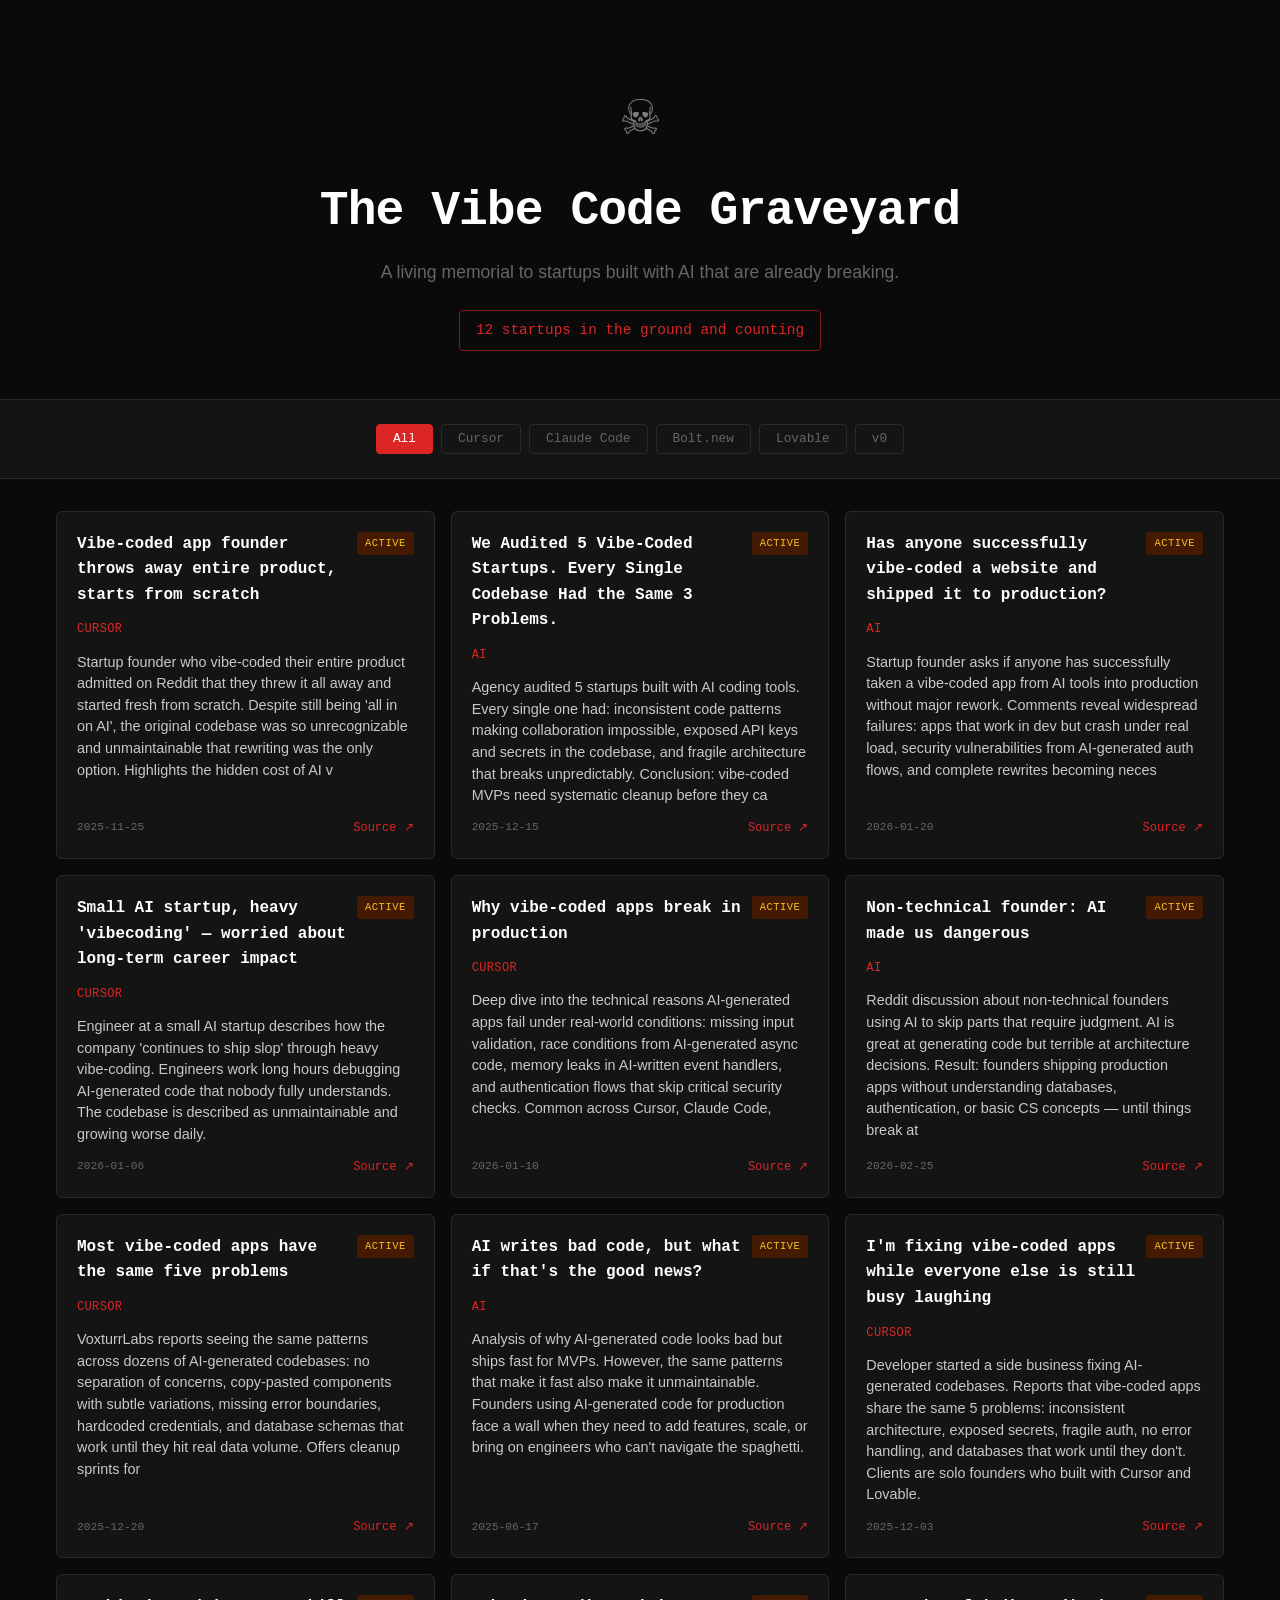
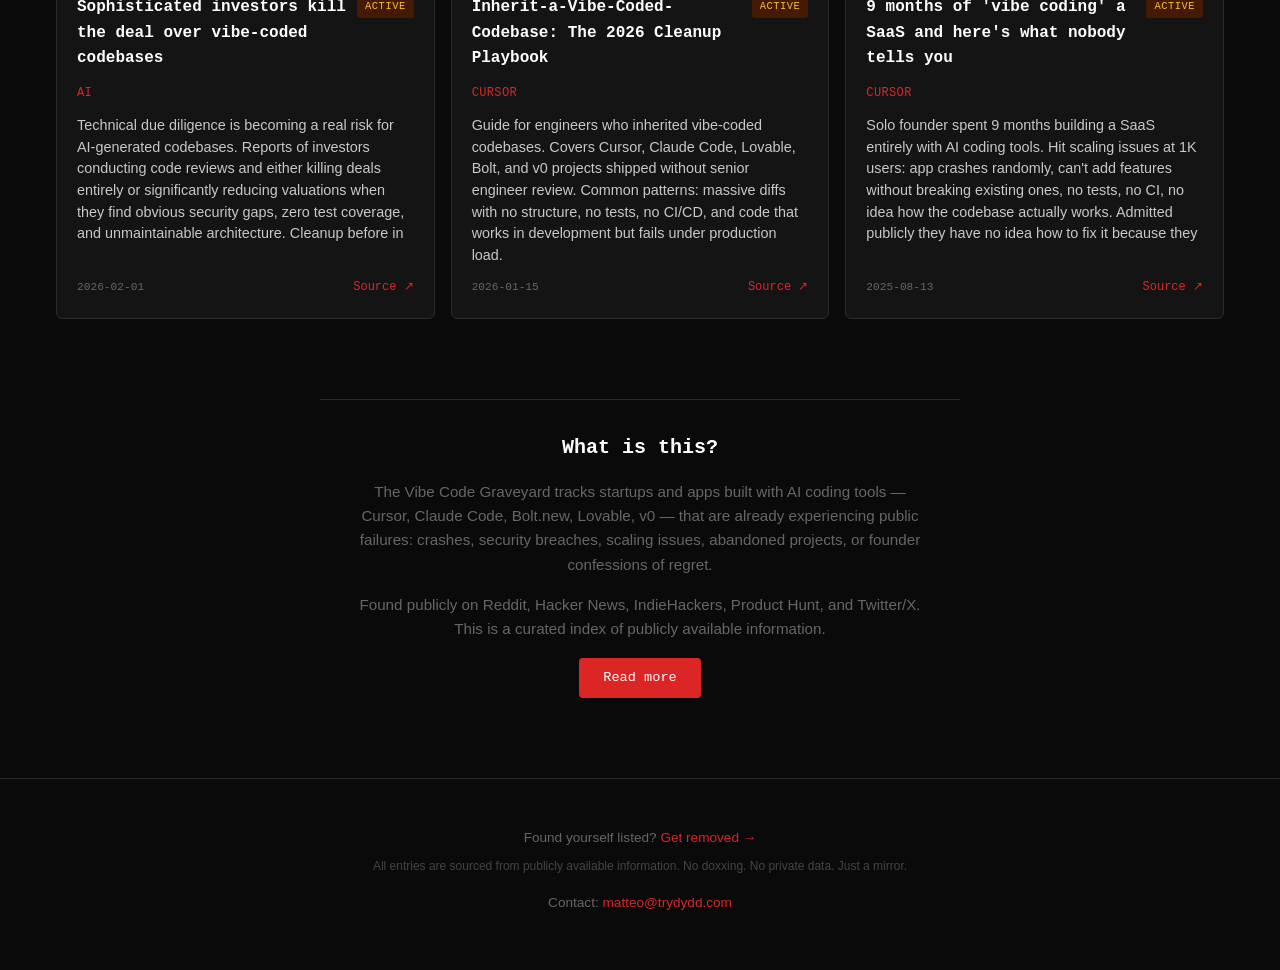
==== index.html @ 1b90cd61 "Initial: Vibe Code Graveyard — 12 seed entries, scraper, remove flow" ====
<!DOCTYPE html>
<html lang="en">
<head>
  <meta charset="UTF-8">
  <meta name="viewport" content="width=device-width, initial-scale=1.0">
  <title>The Vibe Code Graveyard</title>
  <meta name="description" content="Startups built with AI coding tools that are already breaking. A living memorial to technical debt.">
  <link rel="stylesheet" href="style.css">
</head>
<body>
  <header>
    <div class="skull">☠</div>
    <h1>The Vibe Code Graveyard</h1>
    <p class="tagline">A living memorial to startups built with AI that are already breaking.</p>
    <div class="counter">
      <span id="grave-count">0</span> startups in the ground and counting
    </div>
  </header>

  <nav class="filters">
    <button class="filter-btn active" data-filter="all">All</button>
    <button class="filter-btn" data-filter="cursor">Cursor</button>
    <button class="filter-btn" data-filter="claude">Claude Code</button>
    <button class="filter-btn" data-filter="bolt">Bolt.new</button>
    <button class="filter-btn" data-filter="lovable">Lovable</button>
    <button class="filter-btn" data-filter="v0">v0</button>
  </nav>

  <section class="graveyard">
    <div id="entries" class="entries-grid">
      <!-- Entries injected by JS -->
    </div>
  </section>

  <section class="about-preview">
    <h2>What is this?</h2>
    <p>The Vibe Code Graveyard tracks startups and apps built with AI coding tools — Cursor, Claude Code, Bolt.new, Lovable, v0 — that are already experiencing public failures: crashes, security breaches, scaling issues, abandoned projects, or founder confessions of regret.</p>
    <p>Found publicly on Reddit, Hacker News, IndieHackers, Product Hunt, and Twitter/X. This is a curated index of publicly available information.</p>
    <a href="about.html" class="btn">Read more</a>
  </section>

  <footer>
    <p>Found yourself listed? <a href="remove.html">Get removed →</a></p>
    <p class="fine-print">All entries are sourced from publicly available information. No doxxing. No private data. Just a mirror.</p>
    <p class="contact">Contact: <a href="mailto:matteo@trydydd.com">matteo@trydydd.com</a></p>
  </footer>

  <script src="script.js"></script>
</body>
</html>
---- style.css ----
/* === VIBE CODE GRAVEYARD — Dark, clinical, obituary aesthetic === */

:root {
  --bg: #0a0a0a;
  --surface: #141414;
  --surface-2: #1e1e1e;
  --border: #2a2a2a;
  --text: #c8c8c8;
  --text-dim: #666;
  --accent: #dc2626;
  --accent-dim: #7f1d1d;
  --mono: 'JetBrains Mono', 'Fira Code', 'SF Mono', monospace;
  --sans: -apple-system, BlinkMacSystemFont, 'Segoe UI', sans-serif;
}

* { margin: 0; padding: 0; box-sizing: border-box; }

body {
  background: var(--bg);
  color: var(--text);
  font-family: var(--sans);
  line-height: 1.6;
  min-height: 100vh;
}

a { color: var(--accent); text-decoration: none; }
a:hover { text-decoration: underline; }

/* HEADER */
header {
  text-align: center;
  padding: 5rem 1rem 3rem;
  border-bottom: 1px solid var(--border);
}

.skull {
  font-size: 3rem;
  margin-bottom: 1rem;
  opacity: 0.6;
}

h1 {
  font-family: var(--mono);
  font-size: clamp(1.75rem, 5vw, 3rem);
  color: #fff;
  letter-spacing: -0.02em;
  margin-bottom: 0.5rem;
}

.tagline {
  font-size: 1.1rem;
  color: var(--text-dim);
  max-width: 540px;
  margin: 0 auto 1.5rem;
}

.counter {
  font-family: var(--mono);
  font-size: 0.9rem;
  color: var(--accent);
  padding: 0.5rem 1rem;
  border: 1px solid var(--accent-dim);
  border-radius: 4px;
  display: inline-block;
}

/* FILTERS */
.filters {
  display: flex;
  justify-content: center;
  flex-wrap: wrap;
  gap: 0.5rem;
  padding: 1.5rem 1rem;
  border-bottom: 1px solid var(--border);
  background: var(--surface);
}

.filter-btn {
  font-family: var(--mono);
  font-size: 0.8rem;
  padding: 0.4rem 1rem;
  border: 1px solid var(--border);
  border-radius: 4px;
  background: transparent;
  color: var(--text-dim);
  cursor: pointer;
  transition: all 0.15s;
}

.filter-btn:hover {
  border-color: var(--accent);
  color: var(--accent);
}

.filter-btn.active {
  background: var(--accent);
  border-color: var(--accent);
  color: #fff;
}

/* GRAVEYARD GRID */
.graveyard {
  max-width: 1200px;
  margin: 0 auto;
  padding: 2rem 1rem;
}

.entries-grid {
  display: grid;
  grid-template-columns: repeat(auto-fill, minmax(340px, 1fr));
  gap: 1rem;
}

.entry-card {
  background: var(--surface);
  border: 1px solid var(--border);
  border-radius: 6px;
  padding: 1.25rem;
  transition: border-color 0.15s;
  display: flex;
  flex-direction: column;
  gap: 0.75rem;
}

.entry-card:hover {
  border-color: var(--accent-dim);
}

.entry-header {
  display: flex;
  justify-content: space-between;
  align-items: flex-start;
  gap: 0.5rem;
}

.entry-name {
  font-family: var(--mono);
  font-size: 1rem;
  color: #fff;
  font-weight: 600;
}

.entry-status {
  font-family: var(--mono);
  font-size: 0.65rem;
  text-transform: uppercase;
  letter-spacing: 0.05em;
  padding: 0.2rem 0.5rem;
  border-radius: 3px;
  white-space: nowrap;
  flex-shrink: 0;
}

.status-active { background: #451a03; color: #fbbf24; }
.status-abandoned { background: #1e1b4b; color: #818cf8; }
.status-fixing { background: #14532d; color: #4ade80; }
.status-fixed { background: #064e3b; color: #2dd4bf; }

.entry-tool {
  font-family: var(--mono);
  font-size: 0.75rem;
  color: var(--accent);
  text-transform: uppercase;
  letter-spacing: 0.03em;
}

.entry-description {
  font-size: 0.9rem;
  color: var(--text);
  line-height: 1.5;
}

.entry-meta {
  font-family: var(--mono);
  font-size: 0.7rem;
  color: var(--text-dim);
  display: flex;
  justify-content: space-between;
  align-items: center;
  margin-top: auto;
}

.entry-link {
  font-family: var(--mono);
  font-size: 0.75rem;
  color: var(--accent);
}

.entry-source {
  font-size: 0.7rem;
  color: var(--text-dim);
}

/* ABOUT PREVIEW */
.about-preview {
  max-width: 640px;
  margin: 3rem auto;
  padding: 2rem;
  text-align: center;
  border-top: 1px solid var(--border);
}

.about-preview h2 {
  font-family: var(--mono);
  color: #fff;
  margin-bottom: 1rem;
  font-size: 1.25rem;
}

.about-preview p {
  color: var(--text-dim);
  margin-bottom: 1rem;
  font-size: 0.95rem;
}

.btn {
  display: inline-block;
  font-family: var(--mono);
  font-size: 0.85rem;
  padding: 0.6rem 1.5rem;
  background: var(--accent);
  color: #fff;
  border-radius: 4px;
  text-decoration: none;
  transition: background 0.15s;
}

.btn:hover {
  background: #b91c1c;
  text-decoration: none;
}

/* FOOTER */
footer {
  text-align: center;
  padding: 3rem 1rem;
  border-top: 1px solid var(--border);
  color: var(--text-dim);
  font-size: 0.85rem;
}

footer p { margin-bottom: 0.5rem; }

.fine-print {
  font-size: 0.75rem;
  color: #444;
}

.contact {
  margin-top: 1rem;
}

/* RESPONSIVE */
@media (max-width: 480px) {
  .entries-grid {
    grid-template-columns: 1fr;
  }

  header { padding: 3rem 1rem 2rem; }

  .filters { padding: 1rem; }

  .filter-btn { font-size: 0.7rem; padding: 0.3rem 0.6rem; }
}

/* ENTRY FADE-IN ANIMATION */
@keyframes fadeIn {
  from { opacity: 0; transform: translateY(8px); }
  to { opacity: 1; transform: translateY(0); }
}

.entry-card {
  animation: fadeIn 0.3s ease-out;
}
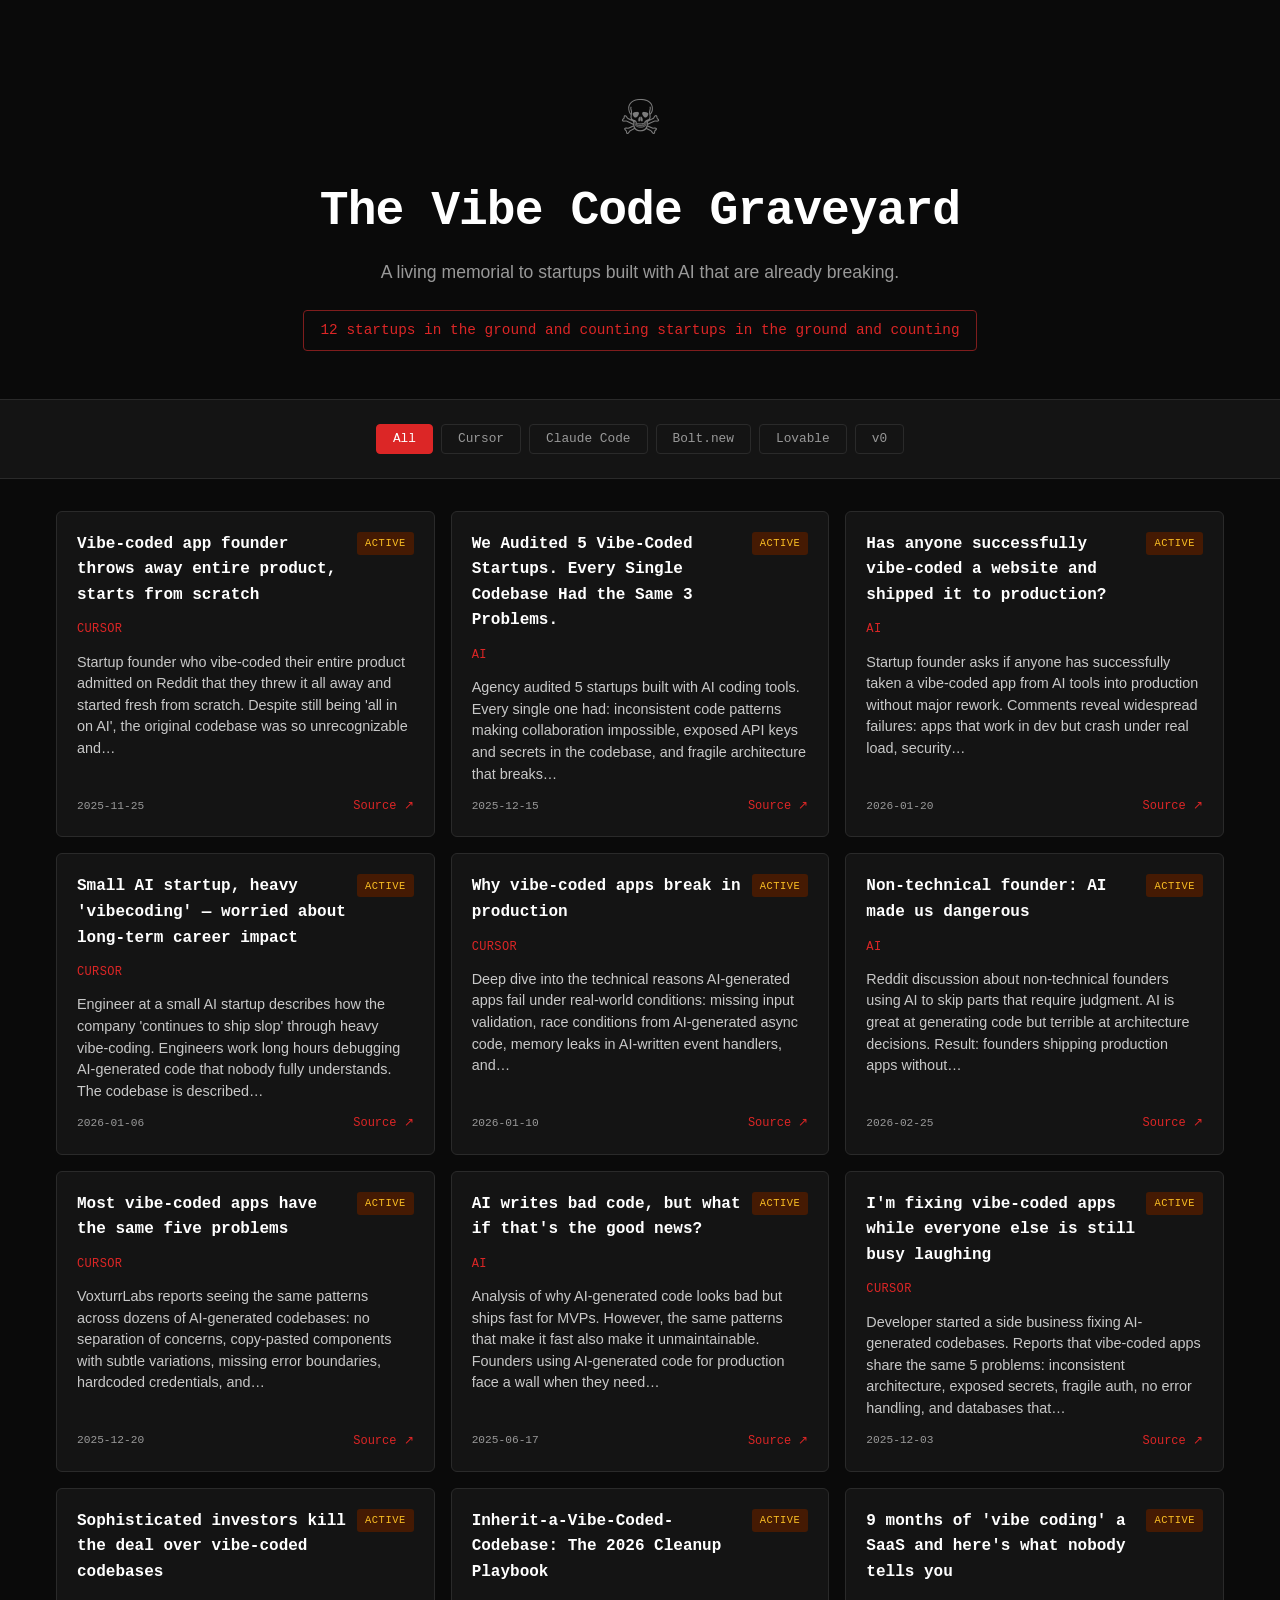
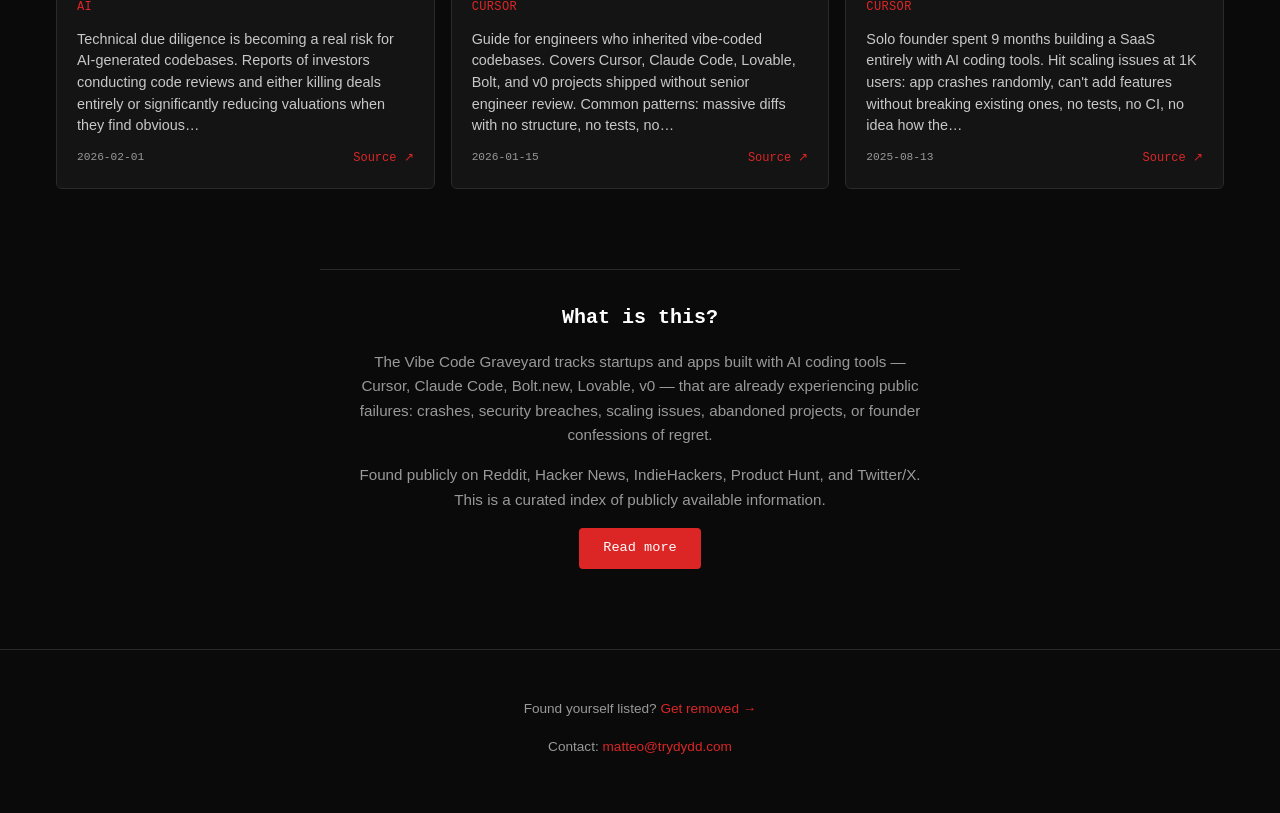
==== commit e0f355ea: "Audit pass: focus styles, inline→CSS classes, tablet breakpoint, reduced-motion, aria labels, trimme" ====
--- a/index.html
+++ b/index.html
@@ -9,7 +9,7 @@
 </head>
 <body>
   <header>
-    <div class="skull">☠</div>
+    <div class="skull" aria-hidden="true">☠</div>
     <h1>The Vibe Code Graveyard</h1>
     <p class="tagline">A living memorial to startups built with AI that are already breaking.</p>
     <div class="counter">
@@ -17,16 +17,16 @@
     </div>
   </header>
 
-  <nav class="filters">
-    <button class="filter-btn active" data-filter="all">All</button>
-    <button class="filter-btn" data-filter="cursor">Cursor</button>
-    <button class="filter-btn" data-filter="claude">Claude Code</button>
-    <button class="filter-btn" data-filter="bolt">Bolt.new</button>
-    <button class="filter-btn" data-filter="lovable">Lovable</button>
-    <button class="filter-btn" data-filter="v0">v0</button>
+  <nav class="filters" role="navigation" aria-label="Filter entries by tool">
+    <button class="filter-btn active" data-filter="all" aria-pressed="true">All</button>
+    <button class="filter-btn" data-filter="cursor" aria-pressed="false">Cursor</button>
+    <button class="filter-btn" data-filter="claude" aria-pressed="false">Claude Code</button>
+    <button class="filter-btn" data-filter="bolt" aria-pressed="false">Bolt.new</button>
+    <button class="filter-btn" data-filter="lovable" aria-pressed="false">Lovable</button>
+    <button class="filter-btn" data-filter="v0" aria-pressed="false">v0</button>
   </nav>
 
-  <section class="graveyard">
+  <section class="graveyard" aria-label="Entry listings">
     <div id="entries" class="entries-grid">
       <!-- Entries injected by JS -->
     </div>
@@ -41,7 +41,6 @@
 
   <footer>
     <p>Found yourself listed? <a href="remove.html">Get removed →</a></p>
-    <p class="fine-print">All entries are sourced from publicly available information. No doxxing. No private data. Just a mirror.</p>
     <p class="contact">Contact: <a href="mailto:matteo@trydydd.com">matteo@trydydd.com</a></p>
   </footer>
 
--- a/style.css
+++ b/style.css
@@ -6,11 +6,22 @@
   --surface-2: #1e1e1e;
   --border: #2a2a2a;
   --text: #c8c8c8;
-  --text-dim: #666;
+  --text-dim: #999;
+  --fine: #555;
   --accent: #dc2626;
   --accent-dim: #7f1d1d;
   --mono: 'JetBrains Mono', 'Fira Code', 'SF Mono', monospace;
   --sans: -apple-system, BlinkMacSystemFont, 'Segoe UI', sans-serif;
+
+  /* Status colors */
+  --status-active-bg: #451a03;
+  --status-active-fg: #fbbf24;
+  --status-abandoned-bg: #1e1b4b;
+  --status-abandoned-fg: #818cf8;
+  --status-fixing-bg: #14532d;
+  --status-fixing-fg: #4ade80;
+  --status-fixed-bg: #064e3b;
+  --status-fixed-fg: #2dd4bf;
 }
 
 * { margin: 0; padding: 0; box-sizing: border-box; }
@@ -25,6 +36,12 @@
 
 a { color: var(--accent); text-decoration: none; }
 a:hover { text-decoration: underline; }
+
+/* FOCUS — accessible keyboard navigation */
+*:focus-visible {
+  outline: 2px solid var(--accent);
+  outline-offset: 2px;
+}
 
 /* HEADER */
 header {
@@ -151,10 +168,10 @@
   flex-shrink: 0;
 }
 
-.status-active { background: #451a03; color: #fbbf24; }
-.status-abandoned { background: #1e1b4b; color: #818cf8; }
-.status-fixing { background: #14532d; color: #4ade80; }
-.status-fixed { background: #064e3b; color: #2dd4bf; }
+.status-active { background: var(--status-active-bg); color: var(--status-active-fg); }
+.status-abandoned { background: var(--status-abandoned-bg); color: var(--status-abandoned-fg); }
+.status-fixing { background: var(--status-fixing-bg); color: var(--status-fixing-fg); }
+.status-fixed { background: var(--status-fixed-bg); color: var(--status-fixed-fg); }
 
 .entry-tool {
   font-family: var(--mono);
@@ -213,6 +230,7 @@
   font-size: 0.95rem;
 }
 
+/* BUTTONS */
 .btn {
   display: inline-block;
   font-family: var(--mono);
@@ -228,6 +246,11 @@
 .btn:hover {
   background: #b91c1c;
   text-decoration: none;
+}
+
+.btn:disabled {
+  opacity: 0.5;
+  cursor: not-allowed;
 }
 
 /* FOOTER */
@@ -243,14 +266,188 @@
 
 .fine-print {
   font-size: 0.75rem;
-  color: #444;
+  color: var(--fine);
 }
 
 .contact {
   margin-top: 1rem;
 }
 
-/* RESPONSIVE */
+/* ====== REMOVAL PAGE ====== */
+.remove-main {
+  max-width: 540px;
+  margin: 0 auto;
+  padding: 3rem 1rem;
+}
+
+.remove-panel {
+  background: var(--surface);
+  border: 1px solid var(--border);
+  border-radius: 6px;
+  padding: 2rem;
+  margin-bottom: 2rem;
+}
+
+.remove-panel h2 {
+  font-family: var(--mono);
+  color: #fff;
+  font-size: 1.1rem;
+  margin-bottom: 1.5rem;
+}
+
+.form-group {
+  margin-bottom: 1.25rem;
+}
+
+.form-label {
+  display: block;
+  font-family: var(--mono);
+  font-size: 0.8rem;
+  color: var(--text-dim);
+  margin-bottom: 0.4rem;
+}
+
+.form-input {
+  width: 100%;
+  padding: 0.6rem 0.75rem;
+  background: var(--bg);
+  border: 1px solid var(--border);
+  border-radius: 4px;
+  color: var(--text);
+  font-family: var(--mono);
+  font-size: 0.9rem;
+  transition: border-color 0.15s;
+}
+
+.form-input:focus {
+  border-color: var(--accent);
+  outline: none;
+}
+
+.form-checkbox-group {
+  margin-bottom: 1.5rem;
+}
+
+.form-checkbox-label {
+  display: flex;
+  align-items: flex-start;
+  gap: 0.5rem;
+  cursor: pointer;
+}
+
+.form-checkbox-label input {
+  margin-top: 0.2rem;
+  accent-color: var(--accent);
+}
+
+.form-checkbox-text {
+  font-size: 0.85rem;
+  color: var(--text);
+  line-height: 1.4;
+}
+
+.form-submit {
+  width: 100%;
+  text-align: center;
+  border: none;
+  cursor: pointer;
+  font-family: var(--mono);
+}
+
+.form-status {
+  display: none;
+  margin-top: 1rem;
+  padding: 0.75rem 1rem;
+  border-radius: 4px;
+  font-family: var(--mono);
+  font-size: 0.85rem;
+}
+
+.form-status.visible { display: block; }
+.form-status.success { background: var(--status-fixing-bg); color: var(--status-fixing-fg); }
+.form-status.warning { background: var(--status-active-bg); color: var(--status-active-fg); }
+
+/* Fallback email panel */
+.fallback-panel {
+  background: var(--surface);
+  border: 1px solid var(--accent-dim);
+  border-radius: 6px;
+  padding: 1.5rem;
+}
+
+.fallback-panel h3 {
+  font-family: var(--mono);
+  color: #fff;
+  font-size: 0.95rem;
+  margin-bottom: 0.75rem;
+}
+
+.fallback-panel p {
+  color: var(--text-dim);
+  font-size: 0.85rem;
+  margin-bottom: 0;
+}
+
+/* ====== ABOUT PAGE ====== */
+.about-main {
+  max-width: 640px;
+  margin: 0 auto;
+  padding: 3rem 1rem;
+}
+
+.about-main h2 {
+  font-family: var(--mono);
+  color: #fff;
+  margin-bottom: 1rem;
+}
+
+.about-main p {
+  margin-bottom: 1.5rem;
+  color: var(--text);
+}
+
+.about-main strong {
+  color: #fff;
+}
+
+.status-list {
+  display: flex;
+  flex-direction: column;
+  gap: 0.5rem;
+  margin-bottom: 1.5rem;
+}
+
+.status-item {
+  display: flex;
+  align-items: center;
+  gap: 0.75rem;
+}
+
+.status-item span:last-child {
+  color: var(--text-dim);
+  font-size: 0.85rem;
+}
+
+/* ENTRY FADE-IN ANIMATION */
+@keyframes fadeIn {
+  from { opacity: 0; transform: translateY(8px); }
+  to { opacity: 1; transform: translateY(0); }
+}
+
+@media (prefers-reduced-motion: no-preference) {
+  .entry-card {
+    animation: fadeIn 0.3s ease-out;
+  }
+}
+
+/* RESPONSIVE — Tablet */
+@media (max-width: 768px) and (min-width: 481px) {
+  .entries-grid {
+    grid-template-columns: repeat(2, 1fr);
+  }
+}
+
+/* RESPONSIVE — Mobile */
 @media (max-width: 480px) {
   .entries-grid {
     grid-template-columns: 1fr;
@@ -258,17 +455,15 @@
 
   header { padding: 3rem 1rem 2rem; }
 
-  .filters { padding: 1rem; }
-
-  .filter-btn { font-size: 0.7rem; padding: 0.3rem 0.6rem; }
-}
-
-/* ENTRY FADE-IN ANIMATION */
-@keyframes fadeIn {
-  from { opacity: 0; transform: translateY(8px); }
-  to { opacity: 1; transform: translateY(0); }
-}
-
-.entry-card {
-  animation: fadeIn 0.3s ease-out;
-}
+  .filters {
+    padding: 1rem;
+    justify-content: flex-start;
+    overflow-x: auto;
+    flex-wrap: nowrap;
+    -webkit-overflow-scrolling: touch;
+    scrollbar-width: none;
+  }
+  .filters::-webkit-scrollbar { display: none; }
+
+  .filter-btn { flex-shrink: 0; font-size: 0.7rem; padding: 0.3rem 0.6rem; }
+}
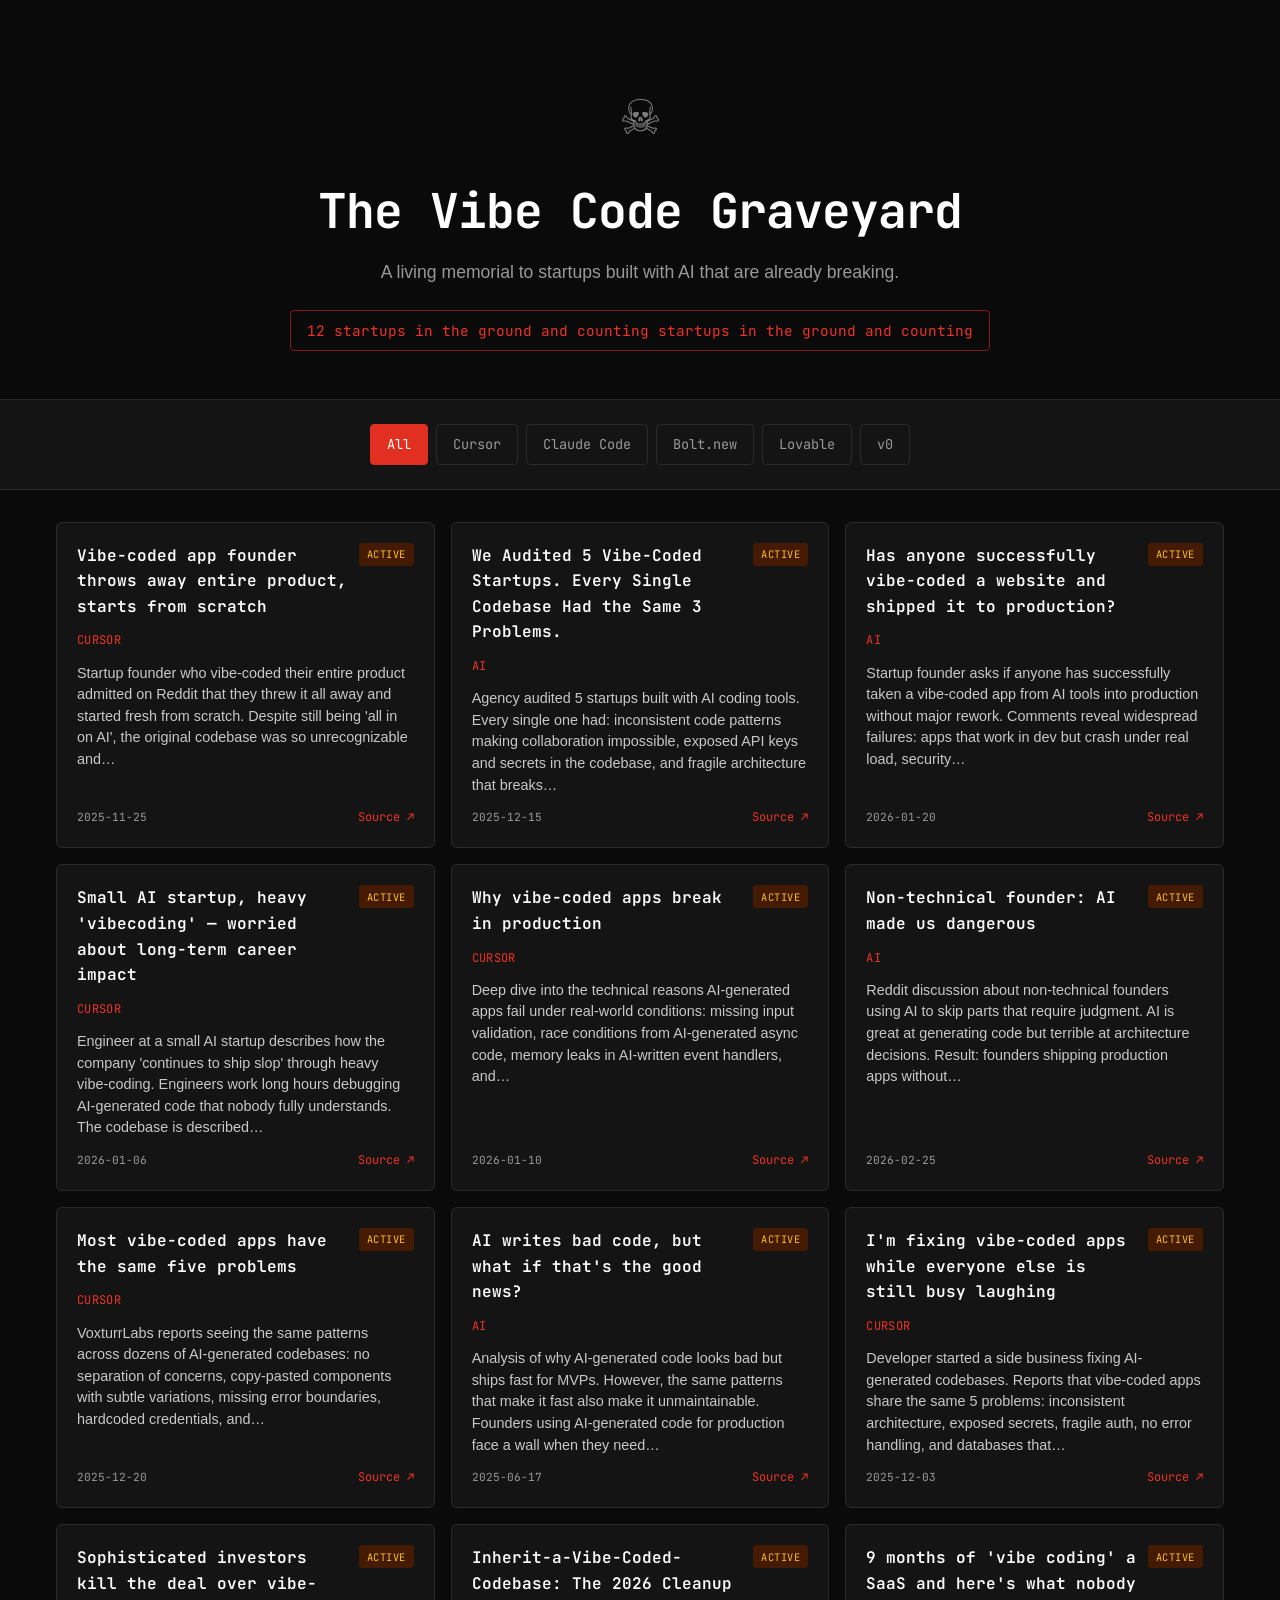
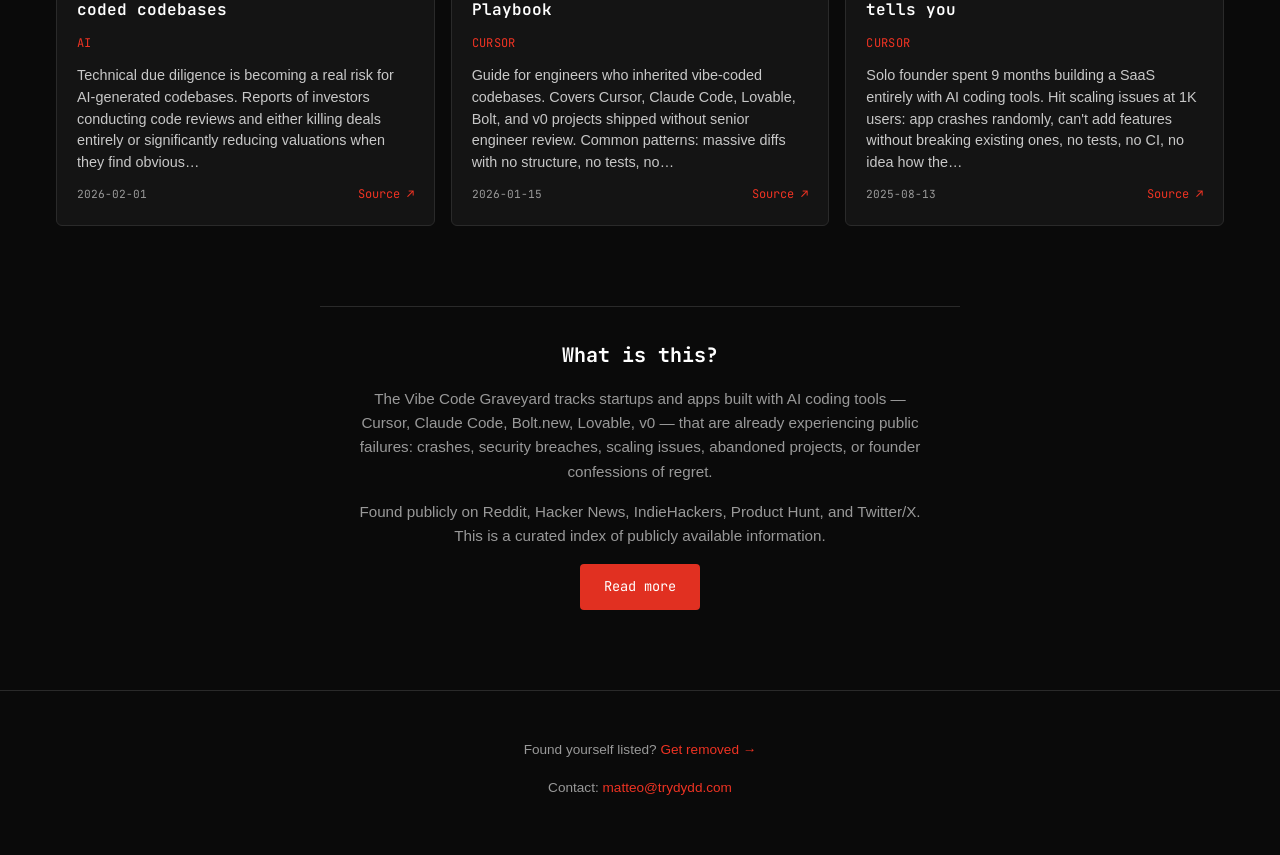
==== commit 786fb781: "Polish: fix contrast, tokenize colors, tighten typography & motion - Split accent into --accent (tex" ====
--- a/index.html
+++ b/index.html
@@ -5,9 +5,19 @@
   <meta name="viewport" content="width=device-width, initial-scale=1.0">
   <title>The Vibe Code Graveyard</title>
   <meta name="description" content="Startups built with AI coding tools that are already breaking. A living memorial to technical debt.">
+  <link rel="canonical" href="https://vibegraveyard.com/">
+  <meta property="og:title" content="The Vibe Code Graveyard">
+  <meta property="og:description" content="Startups built with AI coding tools that are already breaking. A living memorial to technical debt.">
+  <meta property="og:type" content="website">
+  <meta name="twitter:card" content="summary">
+  <link rel="icon" href="favicon.svg" type="image/svg+xml">
   <link rel="stylesheet" href="style.css">
+  <link rel="preconnect" href="https://fonts.googleapis.com">
+  <link rel="preconnect" href="https://fonts.gstatic.com" crossorigin>
+  <link href="https://fonts.googleapis.com/css2?family=JetBrains+Mono:wght@400;600;700&display=swap" rel="stylesheet">
 </head>
 <body>
+  <a href="#main-content" class="skip-link">Skip to content</a>
   <header>
     <div class="skull" aria-hidden="true">☠</div>
     <h1>The Vibe Code Graveyard</h1>
@@ -17,6 +27,7 @@
     </div>
   </header>
 
+  <main id="main-content">
   <nav class="filters" role="navigation" aria-label="Filter entries by tool">
     <button class="filter-btn active" data-filter="all" aria-pressed="true">All</button>
     <button class="filter-btn" data-filter="cursor" aria-pressed="false">Cursor</button>
@@ -38,6 +49,7 @@
     <p>Found publicly on Reddit, Hacker News, IndieHackers, Product Hunt, and Twitter/X. This is a curated index of publicly available information.</p>
     <a href="about.html" class="btn">Read more</a>
   </section>
+  </main>
 
   <footer>
     <p>Found yourself listed? <a href="remove.html">Get removed →</a></p>
--- a/style.css
+++ b/style.css
@@ -7,9 +7,11 @@
   --border: #2a2a2a;
   --text: #c8c8c8;
   --text-dim: #999;
-  --fine: #555;
-  --accent: #dc2626;
+  --fine: #888;
+  --accent: #ee3323;
+  --accent-bg: #e13021;
   --accent-dim: #7f1d1d;
+  --white: #ffffff;
   --mono: 'JetBrains Mono', 'Fira Code', 'SF Mono', monospace;
   --sans: -apple-system, BlinkMacSystemFont, 'Segoe UI', sans-serif;
 
@@ -59,9 +61,10 @@
 h1 {
   font-family: var(--mono);
   font-size: clamp(1.75rem, 5vw, 3rem);
-  color: #fff;
+  color: var(--white);
   letter-spacing: -0.02em;
   margin-bottom: 0.5rem;
+  text-wrap: balance;
 }
 
 .tagline {
@@ -94,14 +97,14 @@
 
 .filter-btn {
   font-family: var(--mono);
-  font-size: 0.8rem;
-  padding: 0.4rem 1rem;
+  font-size: 0.85rem;
+  padding: 0.65rem 1rem;
   border: 1px solid var(--border);
   border-radius: 4px;
   background: transparent;
   color: var(--text-dim);
   cursor: pointer;
-  transition: all 0.15s;
+  transition: border-color 0.15s, color 0.15s;
 }
 
 .filter-btn:hover {
@@ -110,9 +113,9 @@
 }
 
 .filter-btn.active {
-  background: var(--accent);
-  border-color: var(--accent);
-  color: #fff;
+  background: var(--accent-bg);
+  border-color: var(--accent-bg);
+  color: var(--white);
 }
 
 /* GRAVEYARD GRID */
@@ -153,7 +156,7 @@
 .entry-name {
   font-family: var(--mono);
   font-size: 1rem;
-  color: #fff;
+  color: var(--white);
   font-weight: 600;
 }
 
@@ -219,9 +222,10 @@
 
 .about-preview h2 {
   font-family: var(--mono);
-  color: #fff;
+  color: var(--white);
   margin-bottom: 1rem;
   font-size: 1.25rem;
+  text-wrap: balance;
 }
 
 .about-preview p {
@@ -235,16 +239,16 @@
   display: inline-block;
   font-family: var(--mono);
   font-size: 0.85rem;
-  padding: 0.6rem 1.5rem;
-  background: var(--accent);
-  color: #fff;
+  padding: 0.75rem 1.5rem;
+  background: var(--accent-bg);
+  color: var(--white);
   border-radius: 4px;
   text-decoration: none;
-  transition: background 0.15s;
+  transition: background-color 0.15s;
 }
 
 .btn:hover {
-  background: #b91c1c;
+  background: var(--accent-hover);
   text-decoration: none;
 }
 
@@ -252,6 +256,9 @@
   opacity: 0.5;
   cursor: not-allowed;
 }
+
+.back-link { margin-top: 1.5rem; }
+.back-link--compact { margin-top: 1rem; }
 
 /* FOOTER */
 footer {
@@ -290,9 +297,10 @@
 
 .remove-panel h2 {
   font-family: var(--mono);
-  color: #fff;
+  color: var(--white);
   font-size: 1.1rem;
   margin-bottom: 1.5rem;
+  text-wrap: balance;
 }
 
 .form-group {
@@ -377,9 +385,10 @@
 
 .fallback-panel h3 {
   font-family: var(--mono);
-  color: #fff;
+  color: var(--white);
   font-size: 0.95rem;
   margin-bottom: 0.75rem;
+  text-wrap: balance;
 }
 
 .fallback-panel p {
@@ -397,8 +406,9 @@
 
 .about-main h2 {
   font-family: var(--mono);
-  color: #fff;
+  color: var(--white);
   margin-bottom: 1rem;
+  text-wrap: balance;
 }
 
 .about-main p {
@@ -407,7 +417,7 @@
 }
 
 .about-main strong {
-  color: #fff;
+  color: var(--white);
 }
 
 .status-list {
@@ -438,6 +448,44 @@
   .entry-card {
     animation: fadeIn 0.3s ease-out;
   }
+}
+
+/* SKIP LINK — accessible keyboard navigation */
+.skip-link {
+  position: absolute;
+  left: -9999px;
+  top: auto;
+  width: 1px;
+  height: 1px;
+  overflow: hidden;
+  z-index: 100;
+}
+.skip-link:focus {
+  position: static;
+  width: auto;
+  height: auto;
+  overflow: visible;
+  background: var(--accent);
+  color: var(--white);
+}
+
+/* REDUCED MOTION — kill all transitions and animations */
+@media (prefers-reduced-motion: reduce) {
+  *, *::before, *::after {
+    transition-duration: 0.01ms !important;
+    animation-duration: 0.01ms !important;
+    animation-iteration-count: 1 !important;
+  }
+}
+
+/* NO RESULTS — empty state */
+.no-results {
+  color: var(--text-dim);
+  font-family: var(--mono);
+  font-size: 0.85rem;
+  grid-column: 1 / -1;
+  text-align: center;
+  padding: 3rem 0;
 }
 
 /* RESPONSIVE — Tablet */
@@ -465,5 +513,5 @@
   }
   .filters::-webkit-scrollbar { display: none; }
 
-  .filter-btn { flex-shrink: 0; font-size: 0.7rem; padding: 0.3rem 0.6rem; }
-}
+  .filter-btn { flex-shrink: 0; font-size: 0.8rem; padding: 0.55rem 0.75rem; }
+}
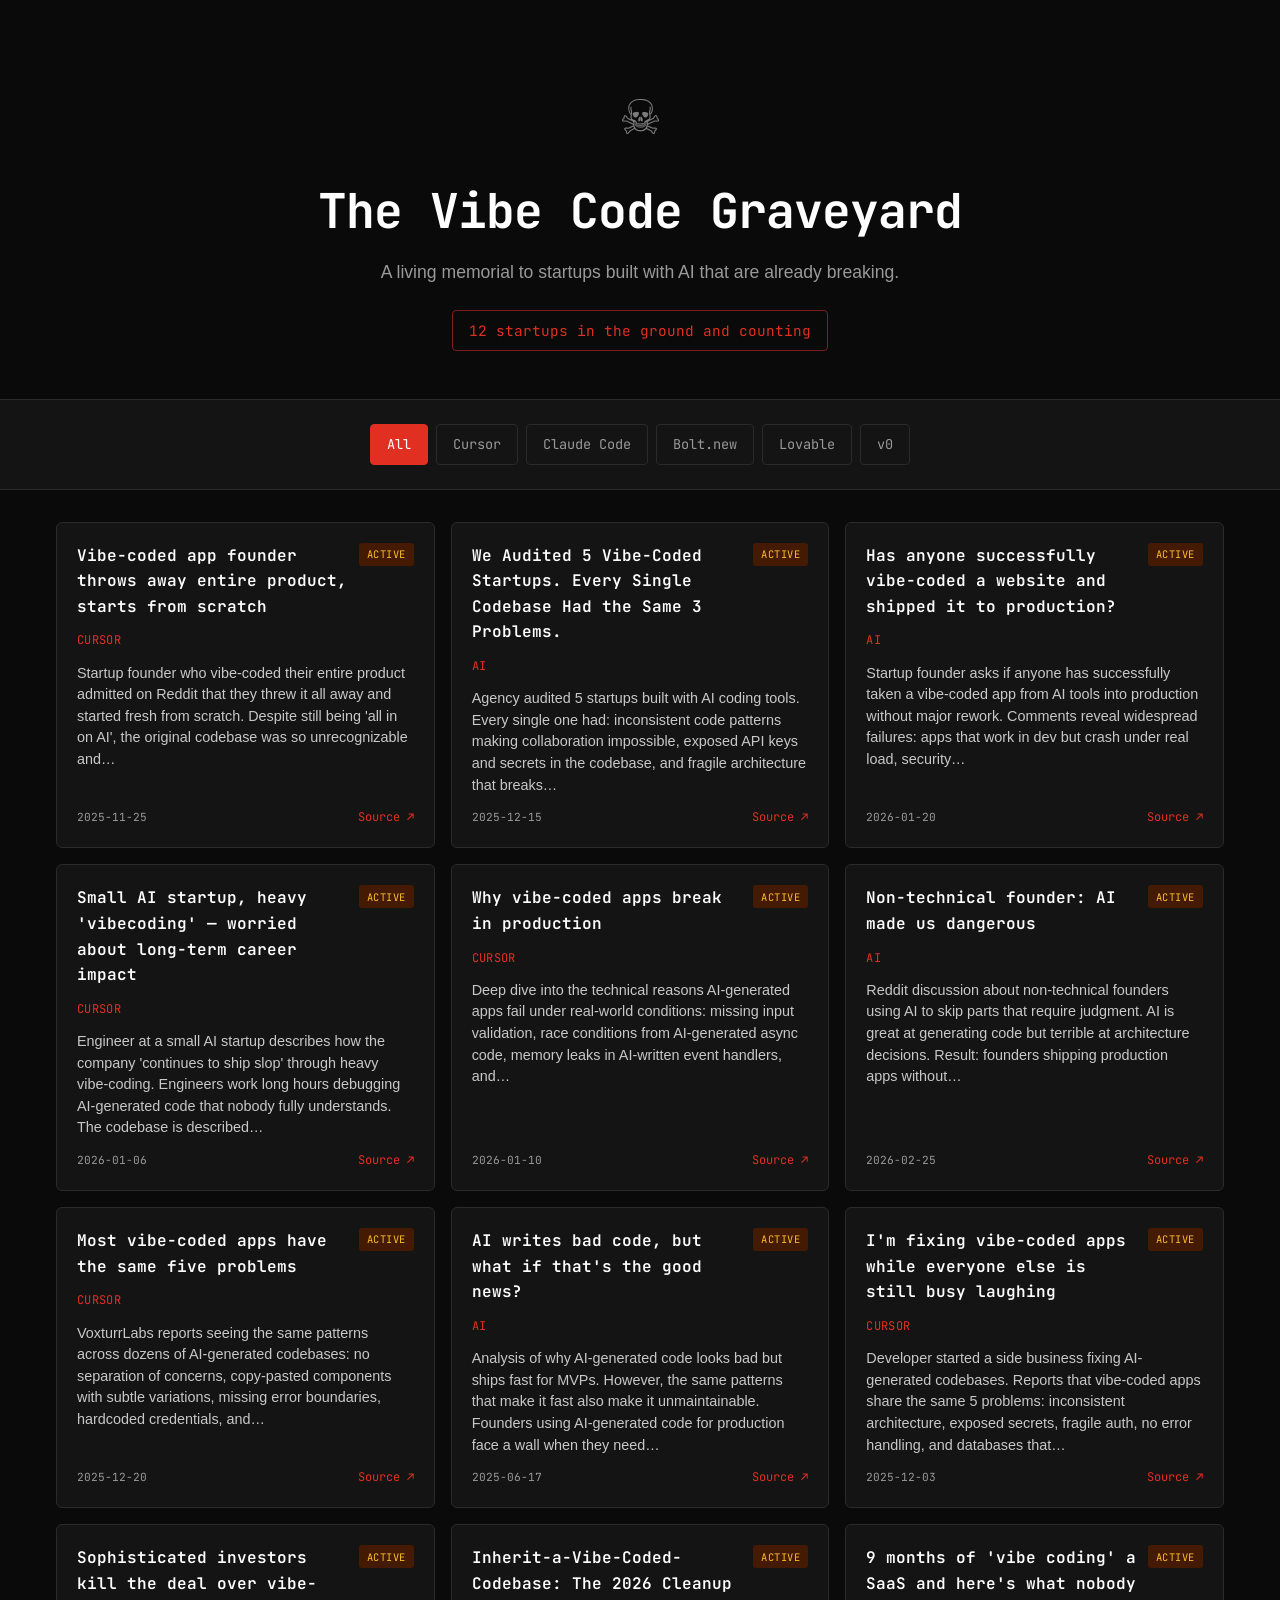
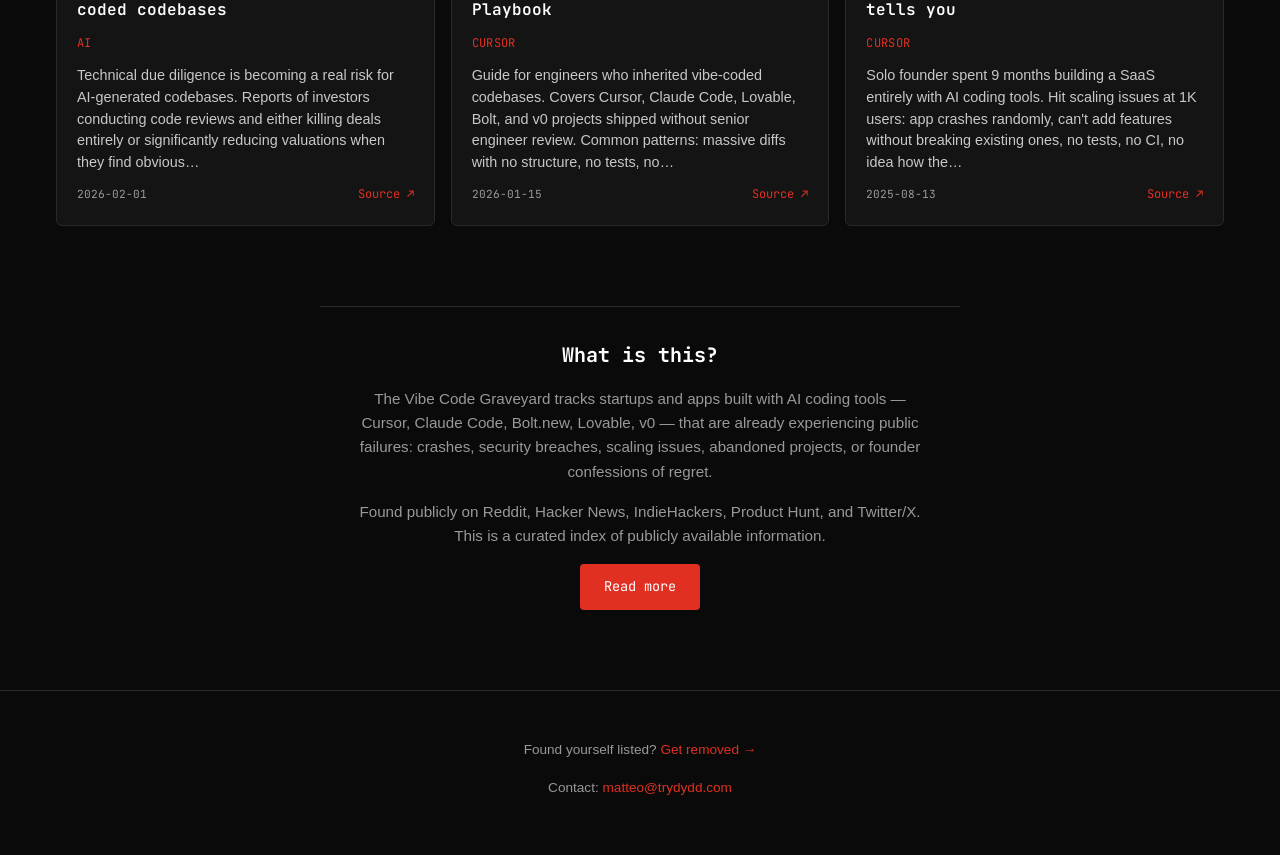
==== commit ca3e0691: "Fix color system, filter bugs, counter duplication, and XSS vulnerabilities - CSS: correct --accent " ====
--- a/index.html
+++ b/index.html
@@ -22,9 +22,7 @@
     <div class="skull" aria-hidden="true">☠</div>
     <h1>The Vibe Code Graveyard</h1>
     <p class="tagline">A living memorial to startups built with AI that are already breaking.</p>
-    <div class="counter">
-      <span id="grave-count">0</span> startups in the ground and counting
-    </div>
+    <div class="counter" id="grave-count">0 startups in the ground and counting</div>
   </header>
 
   <main id="main-content">
--- a/style.css
+++ b/style.css
@@ -8,8 +8,8 @@
   --text: #c8c8c8;
   --text-dim: #999;
   --fine: #888;
-  --accent: #ee3323;
-  --accent-bg: #e13021;
+  --accent: #e13021;
+  --accent-hover: #b91c1c;
   --accent-dim: #7f1d1d;
   --white: #ffffff;
   --mono: 'JetBrains Mono', 'Fira Code', 'SF Mono', monospace;
@@ -113,8 +113,8 @@
 }
 
 .filter-btn.active {
-  background: var(--accent-bg);
-  border-color: var(--accent-bg);
+  background: var(--accent);
+  border-color: var(--accent);
   color: var(--white);
 }
 
@@ -240,7 +240,7 @@
   font-family: var(--mono);
   font-size: 0.85rem;
   padding: 0.75rem 1.5rem;
-  background: var(--accent-bg);
+  background: var(--accent);
   color: var(--white);
   border-radius: 4px;
   text-decoration: none;
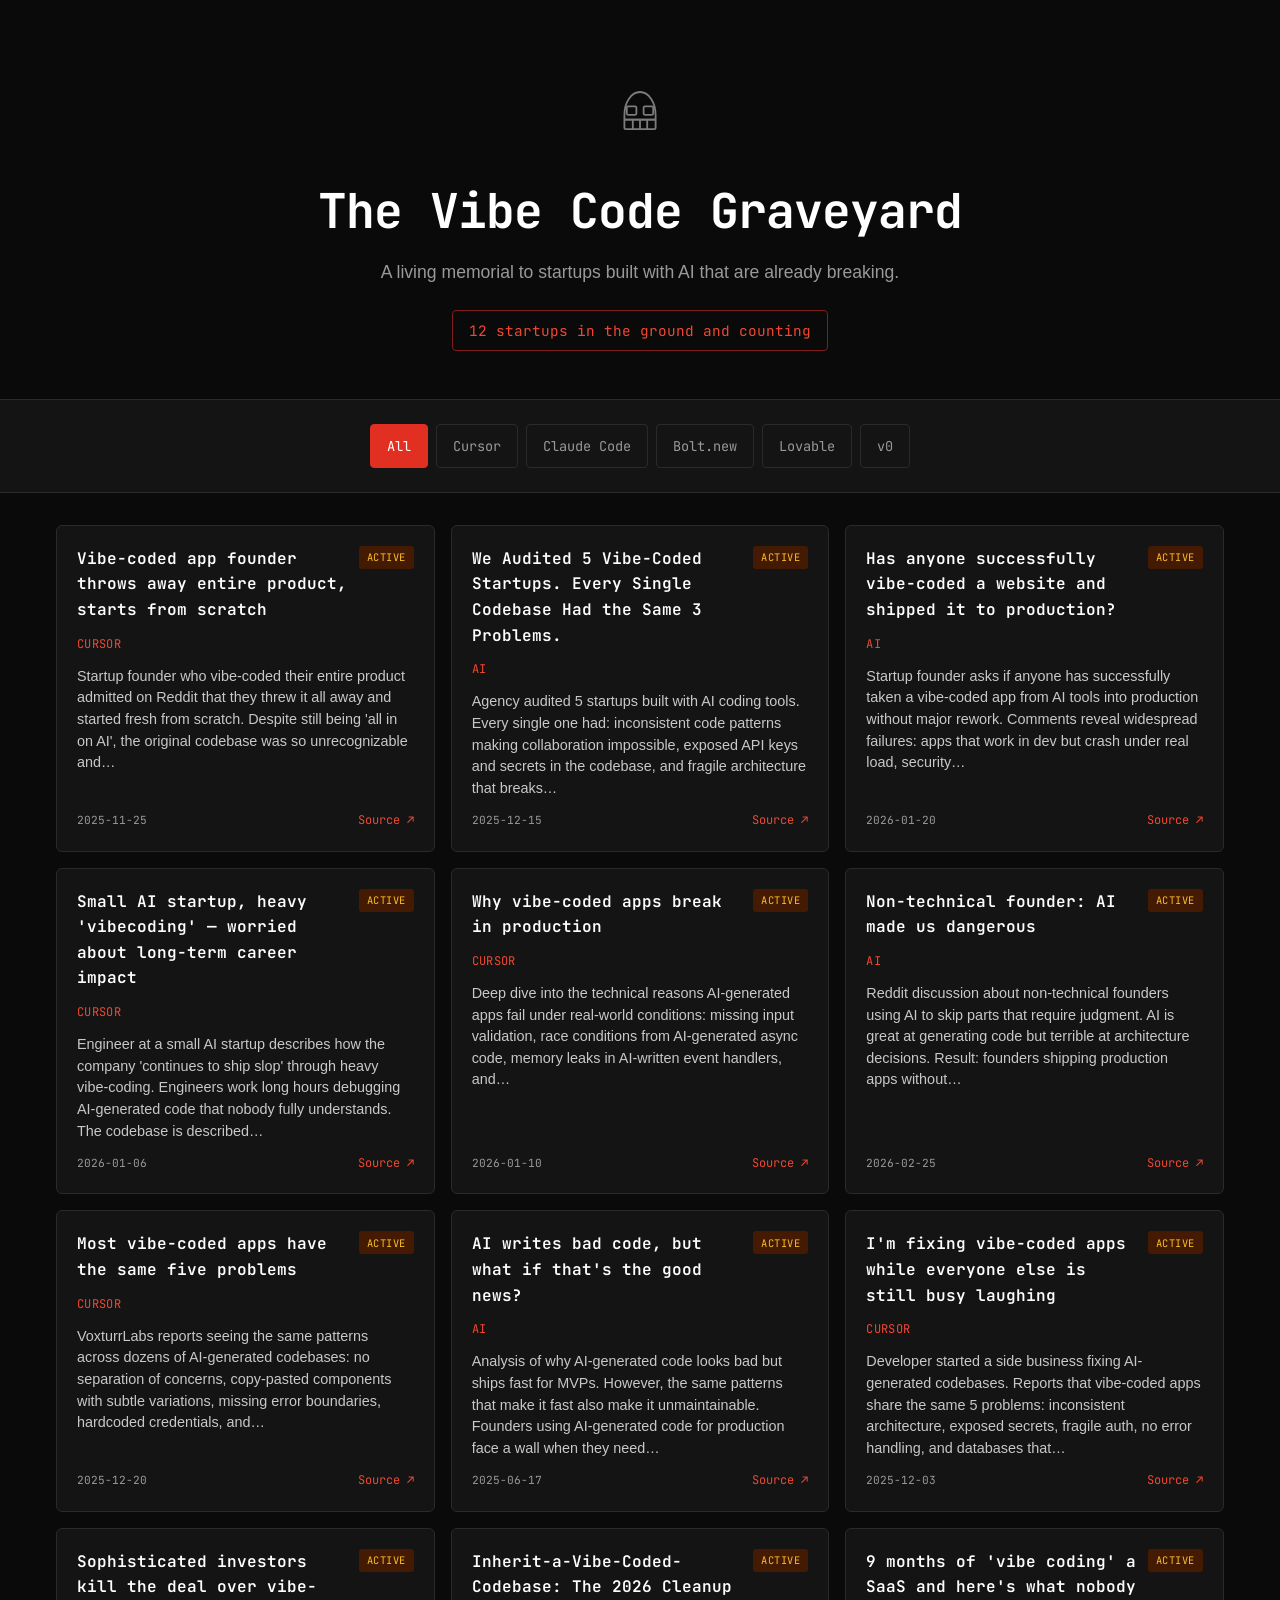
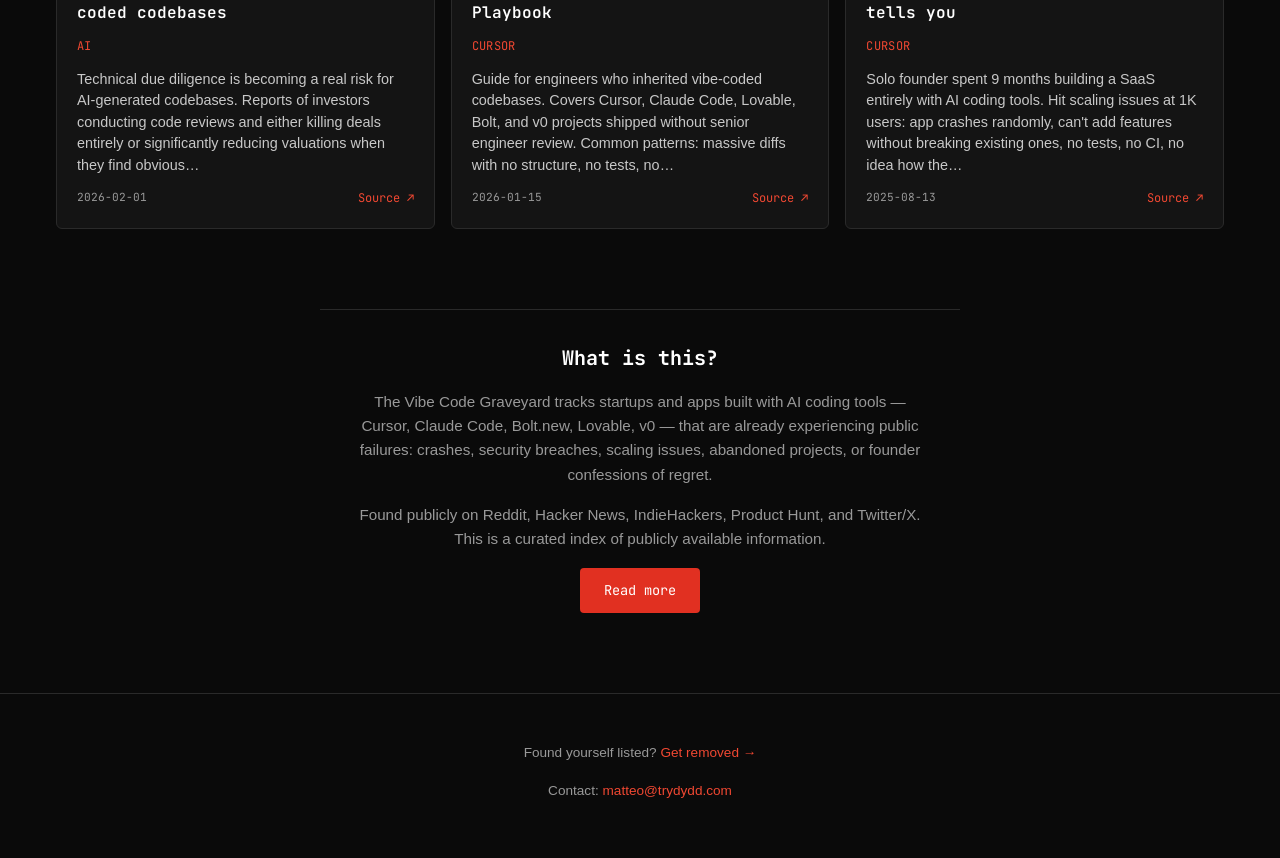
==== commit 4171ceef: "Fix all audit findings: contrast, touch targets, a11y, copy, tokens Accessibility (P1): - Split --ac" ====
--- a/index.html
+++ b/index.html
@@ -19,7 +19,17 @@
 <body>
   <a href="#main-content" class="skip-link">Skip to content</a>
   <header>
-    <div class="skull" aria-hidden="true">☠</div>
+    <div class="skull" aria-hidden="true">
+      <svg width="1em" height="1em" viewBox="0 0 40 40" fill="none" stroke="currentColor" stroke-width="1.5">
+        <path d="M7 28V24A13 19 0 0 1 33 24V28H7Z"/>
+        <rect x="7" y="28" width="26" height="8" rx="1"/>
+        <rect x="9" y="17" width="8" height="7" rx="1"/>
+        <rect x="23" y="17" width="8" height="7" rx="1"/>
+        <line x1="14" y1="28" x2="14" y2="36"/>
+        <line x1="20" y1="28" x2="20" y2="36"/>
+        <line x1="26" y1="28" x2="26" y2="36"/>
+      </svg>
+    </div>
     <h1>The Vibe Code Graveyard</h1>
     <p class="tagline">A living memorial to startups built with AI that are already breaking.</p>
     <div class="counter" id="grave-count">0 startups in the ground and counting</div>
@@ -54,6 +64,6 @@
     <p class="contact">Contact: <a href="mailto:matteo@trydydd.com">matteo@trydydd.com</a></p>
   </footer>
 
-  <script src="script.js"></script>
+  <script src="script.js" defer></script>
 </body>
 </html>
--- a/style.css
+++ b/style.css
@@ -9,6 +9,7 @@
   --text-dim: #999;
   --fine: #888;
   --accent: #e13021;
+  --accent-text: #f04832;
   --accent-hover: #b91c1c;
   --accent-dim: #7f1d1d;
   --white: #ffffff;
@@ -36,7 +37,7 @@
   min-height: 100vh;
 }
 
-a { color: var(--accent); text-decoration: none; }
+a { color: var(--accent-text); text-decoration: none; }
 a:hover { text-decoration: underline; }
 
 /* FOCUS — accessible keyboard navigation */
@@ -77,7 +78,7 @@
 .counter {
   font-family: var(--mono);
   font-size: 0.9rem;
-  color: var(--accent);
+  color: var(--accent-text);
   padding: 0.5rem 1rem;
   border: 1px solid var(--accent-dim);
   border-radius: 4px;
@@ -98,7 +99,7 @@
 .filter-btn {
   font-family: var(--mono);
   font-size: 0.85rem;
-  padding: 0.65rem 1rem;
+  padding: 0.75rem 1rem;
   border: 1px solid var(--border);
   border-radius: 4px;
   background: transparent;
@@ -109,7 +110,7 @@
 
 .filter-btn:hover {
   border-color: var(--accent);
-  color: var(--accent);
+  color: var(--accent-text);
 }
 
 .filter-btn.active {
@@ -179,7 +180,7 @@
 .entry-tool {
   font-family: var(--mono);
   font-size: 0.75rem;
-  color: var(--accent);
+  color: var(--accent-text);
   text-transform: uppercase;
   letter-spacing: 0.03em;
 }
@@ -203,7 +204,7 @@
 .entry-link {
   font-family: var(--mono);
   font-size: 0.75rem;
-  color: var(--accent);
+  color: var(--accent-text);
 }
 
 .entry-source {
@@ -318,6 +319,7 @@
 .form-input {
   width: 100%;
   padding: 0.6rem 0.75rem;
+  min-height: 44px;
   background: var(--bg);
   border: 1px solid var(--border);
   border-radius: 4px;
@@ -325,6 +327,10 @@
   font-family: var(--mono);
   font-size: 0.9rem;
   transition: border-color 0.15s;
+}
+
+.form-input::placeholder {
+  color: var(--text-dim);
 }
 
 .form-input:focus {
@@ -452,21 +458,20 @@
 
 /* SKIP LINK — accessible keyboard navigation */
 .skip-link {
-  position: absolute;
-  left: -9999px;
-  top: auto;
-  width: 1px;
-  height: 1px;
-  overflow: hidden;
-  z-index: 100;
+  position: fixed;
+  top: -100%;
+  left: 0;
+  z-index: 9999;
+  padding: 0.5rem 1rem;
+  font-family: var(--mono);
+  font-size: 0.85rem;
+  background: var(--accent);
+  color: var(--white);
+  text-decoration: none;
+  transition: top 0.1s;
 }
 .skip-link:focus {
-  position: static;
-  width: auto;
-  height: auto;
-  overflow: visible;
-  background: var(--accent);
-  color: var(--white);
+  top: 0;
 }
 
 /* REDUCED MOTION — kill all transitions and animations */
@@ -513,5 +518,5 @@
   }
   .filters::-webkit-scrollbar { display: none; }
 
-  .filter-btn { flex-shrink: 0; font-size: 0.8rem; padding: 0.55rem 0.75rem; }
-}
+  .filter-btn { flex-shrink: 0; font-size: 0.8rem; padding: 0.75rem 0.75rem; }
+}
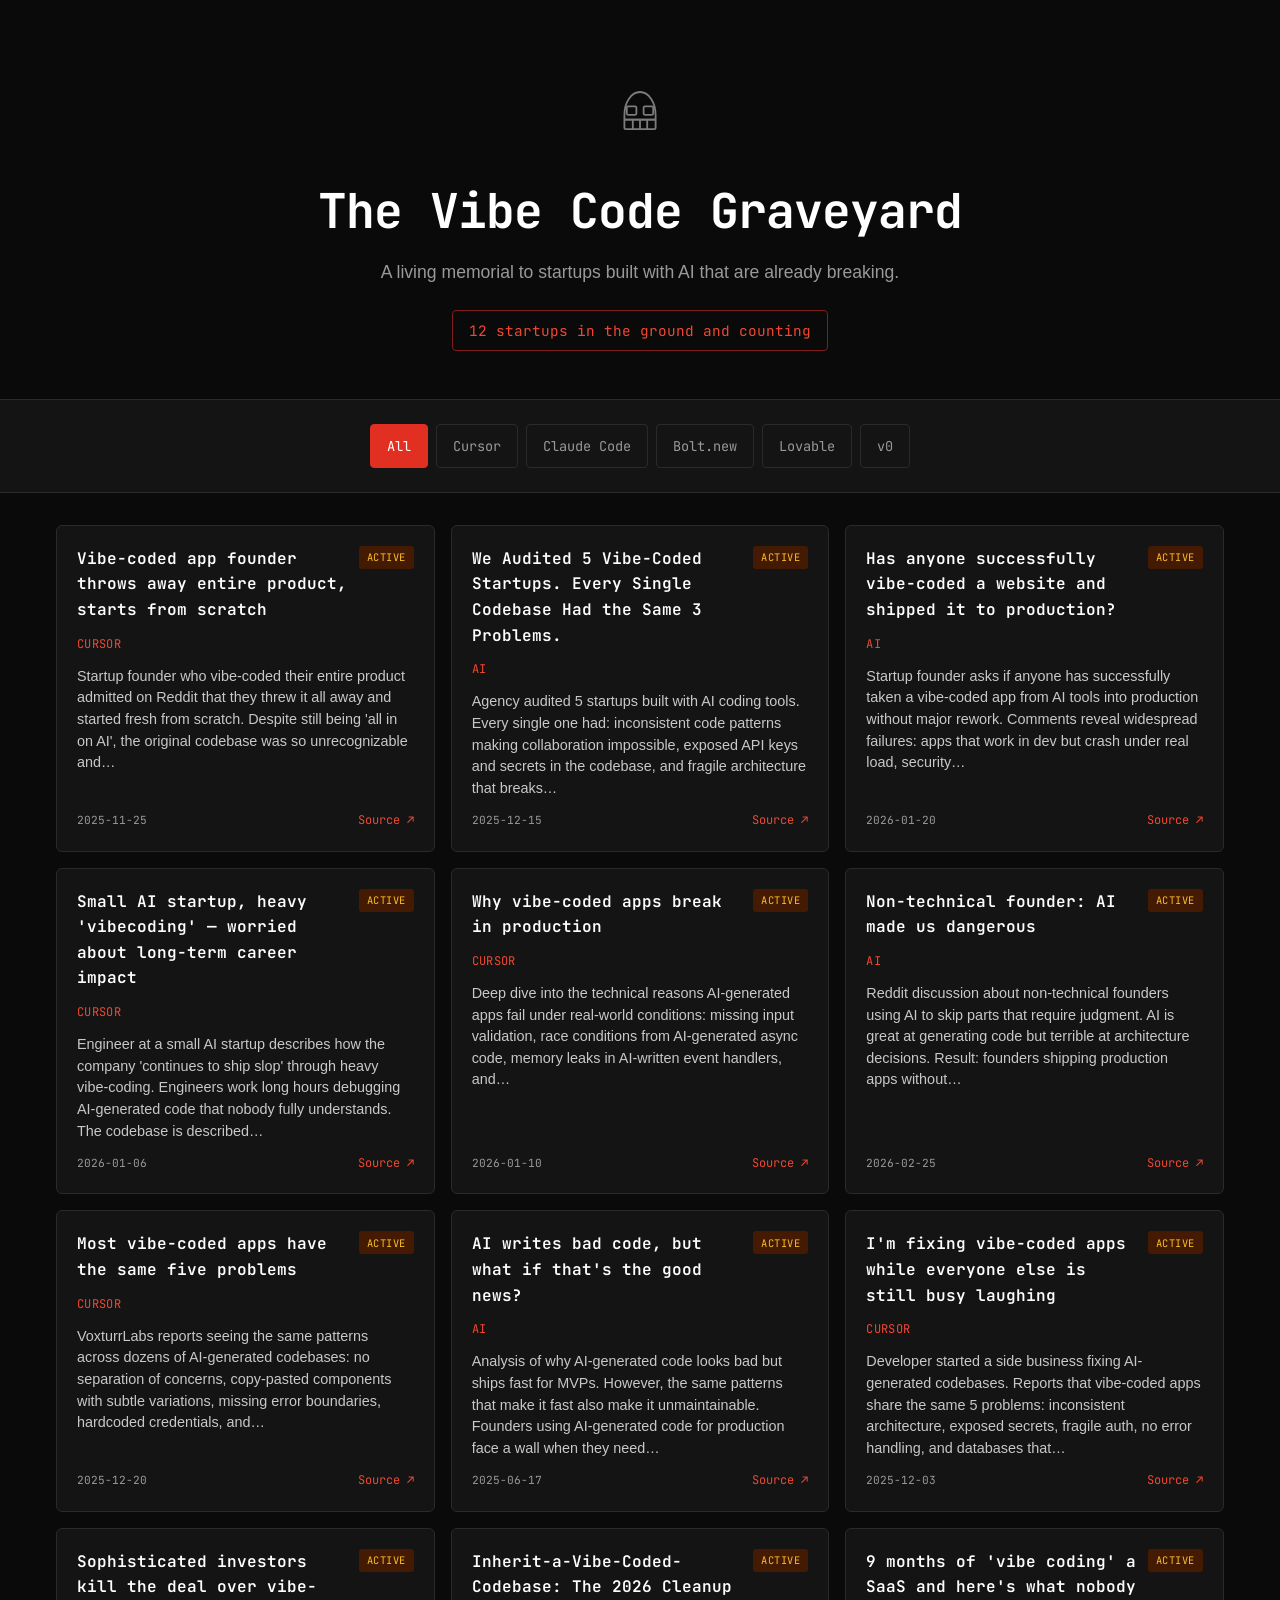
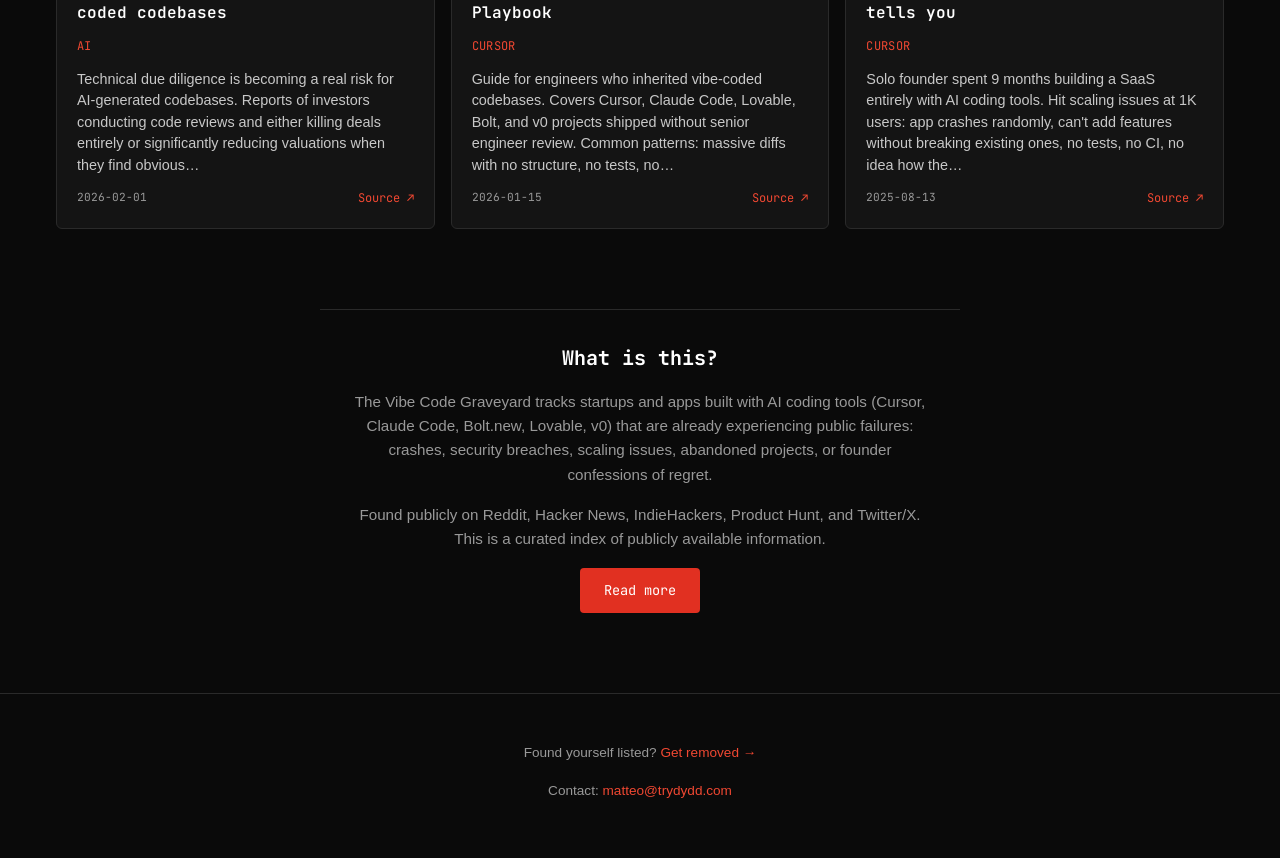
==== commit a61060c5: "Remove all em dashes from site and documentation files Replace with colons, semicolons, commas, or p" ====
--- a/index.html
+++ b/index.html
@@ -53,7 +53,7 @@
 
   <section class="about-preview">
     <h2>What is this?</h2>
-    <p>The Vibe Code Graveyard tracks startups and apps built with AI coding tools — Cursor, Claude Code, Bolt.new, Lovable, v0 — that are already experiencing public failures: crashes, security breaches, scaling issues, abandoned projects, or founder confessions of regret.</p>
+    <p>The Vibe Code Graveyard tracks startups and apps built with AI coding tools (Cursor, Claude Code, Bolt.new, Lovable, v0) that are already experiencing public failures: crashes, security breaches, scaling issues, abandoned projects, or founder confessions of regret.</p>
     <p>Found publicly on Reddit, Hacker News, IndieHackers, Product Hunt, and Twitter/X. This is a curated index of publicly available information.</p>
     <a href="about.html" class="btn">Read more</a>
   </section>
--- a/style.css
+++ b/style.css
@@ -1,4 +1,4 @@
-/* === VIBE CODE GRAVEYARD — Dark, clinical, obituary aesthetic === */
+/* === VIBE CODE GRAVEYARD: Dark, clinical, obituary aesthetic === */
 
 :root {
   --bg: #0a0a0a;
@@ -40,7 +40,7 @@
 a { color: var(--accent-text); text-decoration: none; }
 a:hover { text-decoration: underline; }
 
-/* FOCUS — accessible keyboard navigation */
+/* FOCUS: accessible keyboard navigation */
 *:focus-visible {
   outline: 2px solid var(--accent);
   outline-offset: 2px;
@@ -456,7 +456,7 @@
   }
 }
 
-/* SKIP LINK — accessible keyboard navigation */
+/* SKIP LINK: accessible keyboard navigation */
 .skip-link {
   position: fixed;
   top: -100%;
@@ -474,7 +474,7 @@
   top: 0;
 }
 
-/* REDUCED MOTION — kill all transitions and animations */
+/* REDUCED MOTION: kill all transitions and animations */
 @media (prefers-reduced-motion: reduce) {
   *, *::before, *::after {
     transition-duration: 0.01ms !important;
@@ -483,7 +483,7 @@
   }
 }
 
-/* NO RESULTS — empty state */
+/* NO RESULTS: empty state */
 .no-results {
   color: var(--text-dim);
   font-family: var(--mono);
@@ -493,14 +493,14 @@
   padding: 3rem 0;
 }
 
-/* RESPONSIVE — Tablet */
+/* RESPONSIVE: Tablet */
 @media (max-width: 768px) and (min-width: 481px) {
   .entries-grid {
     grid-template-columns: repeat(2, 1fr);
   }
 }
 
-/* RESPONSIVE — Mobile */
+/* RESPONSIVE: Mobile */
 @media (max-width: 480px) {
   .entries-grid {
     grid-template-columns: 1fr;
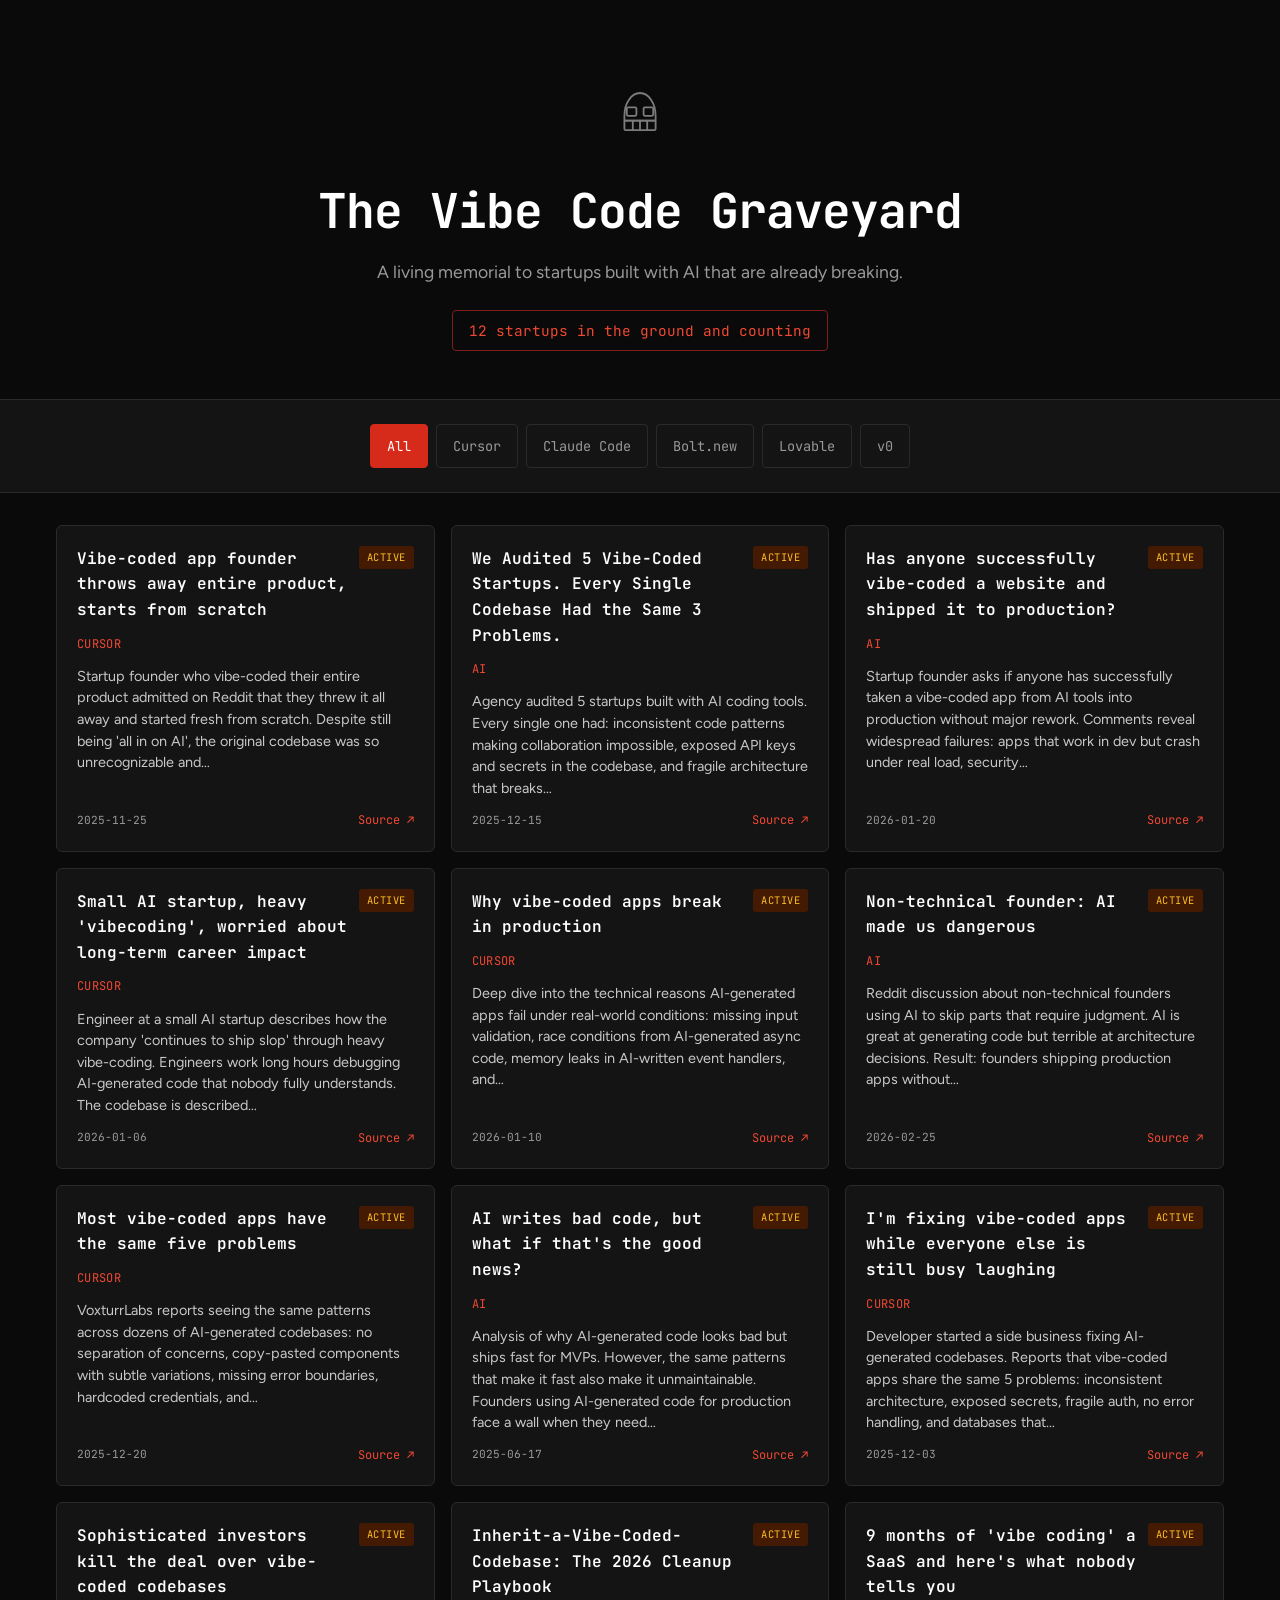
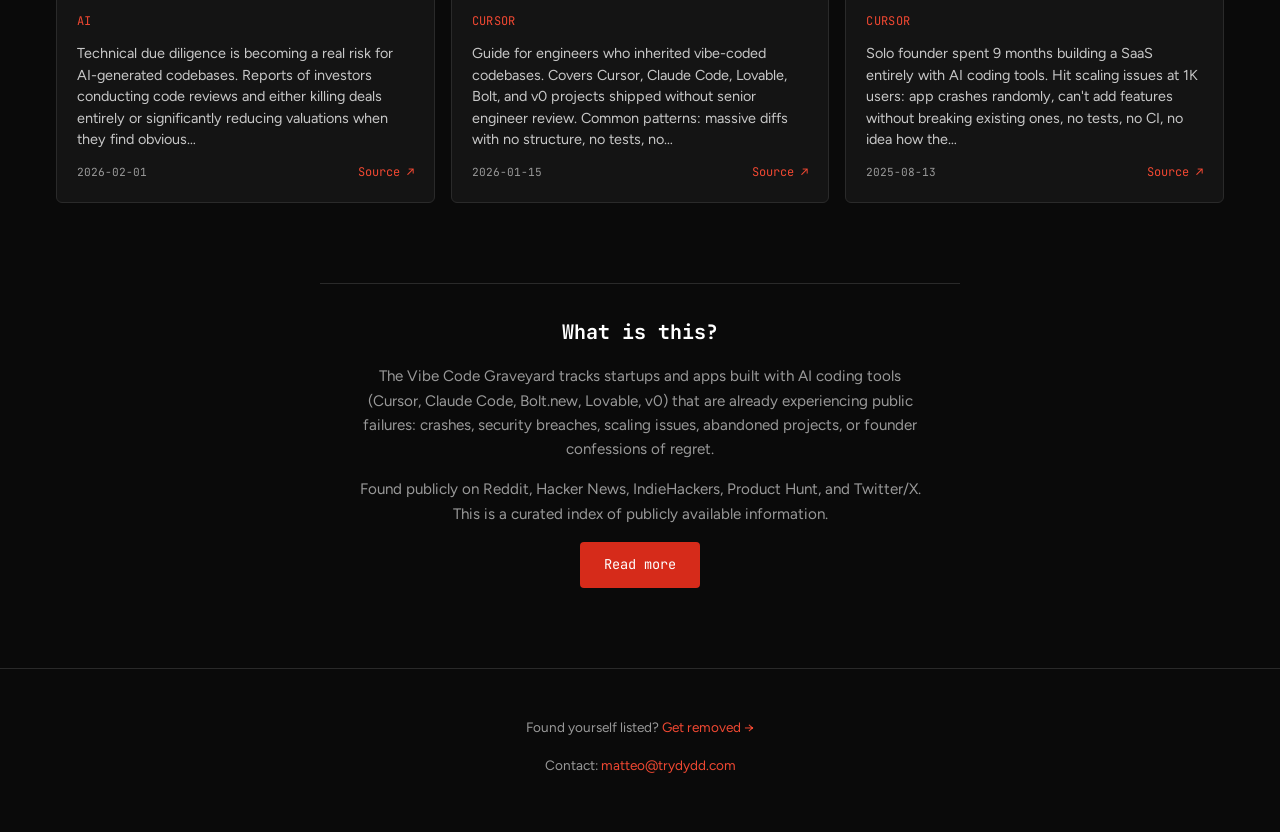
==== commit 7a8972d9: "Switch body font from system sans to Figtree Adds Figtree (wght 400/600/700) to the Google Fonts req" ====
--- a/index.html
+++ b/index.html
@@ -14,7 +14,7 @@
   <link rel="stylesheet" href="style.css">
   <link rel="preconnect" href="https://fonts.googleapis.com">
   <link rel="preconnect" href="https://fonts.gstatic.com" crossorigin>
-  <link href="https://fonts.googleapis.com/css2?family=JetBrains+Mono:wght@400;600;700&display=swap" rel="stylesheet">
+  <link href="https://fonts.googleapis.com/css2?family=Figtree:wght@400;600;700&family=JetBrains+Mono:wght@400;600;700&display=swap" rel="stylesheet">
 </head>
 <body>
   <a href="#main-content" class="skip-link">Skip to content</a>
--- a/style.css
+++ b/style.css
@@ -8,13 +8,13 @@
   --text: #c8c8c8;
   --text-dim: #999;
   --fine: #888;
-  --accent: #e13021;
+  --accent: #d62b1a;
   --accent-text: #f04832;
   --accent-hover: #b91c1c;
   --accent-dim: #7f1d1d;
   --white: #ffffff;
   --mono: 'JetBrains Mono', 'Fira Code', 'SF Mono', monospace;
-  --sans: -apple-system, BlinkMacSystemFont, 'Segoe UI', sans-serif;
+  --sans: 'Figtree', -apple-system, BlinkMacSystemFont, sans-serif;
 
   /* Status colors */
   --status-active-bg: #451a03;
@@ -100,6 +100,7 @@
   font-family: var(--mono);
   font-size: 0.85rem;
   padding: 0.75rem 1rem;
+  min-height: 44px;
   border: 1px solid var(--border);
   border-radius: 4px;
   background: transparent;
@@ -241,6 +242,7 @@
   font-family: var(--mono);
   font-size: 0.85rem;
   padding: 0.75rem 1.5rem;
+  min-height: 44px;
   background: var(--accent);
   color: var(--white);
   border-radius: 4px;
